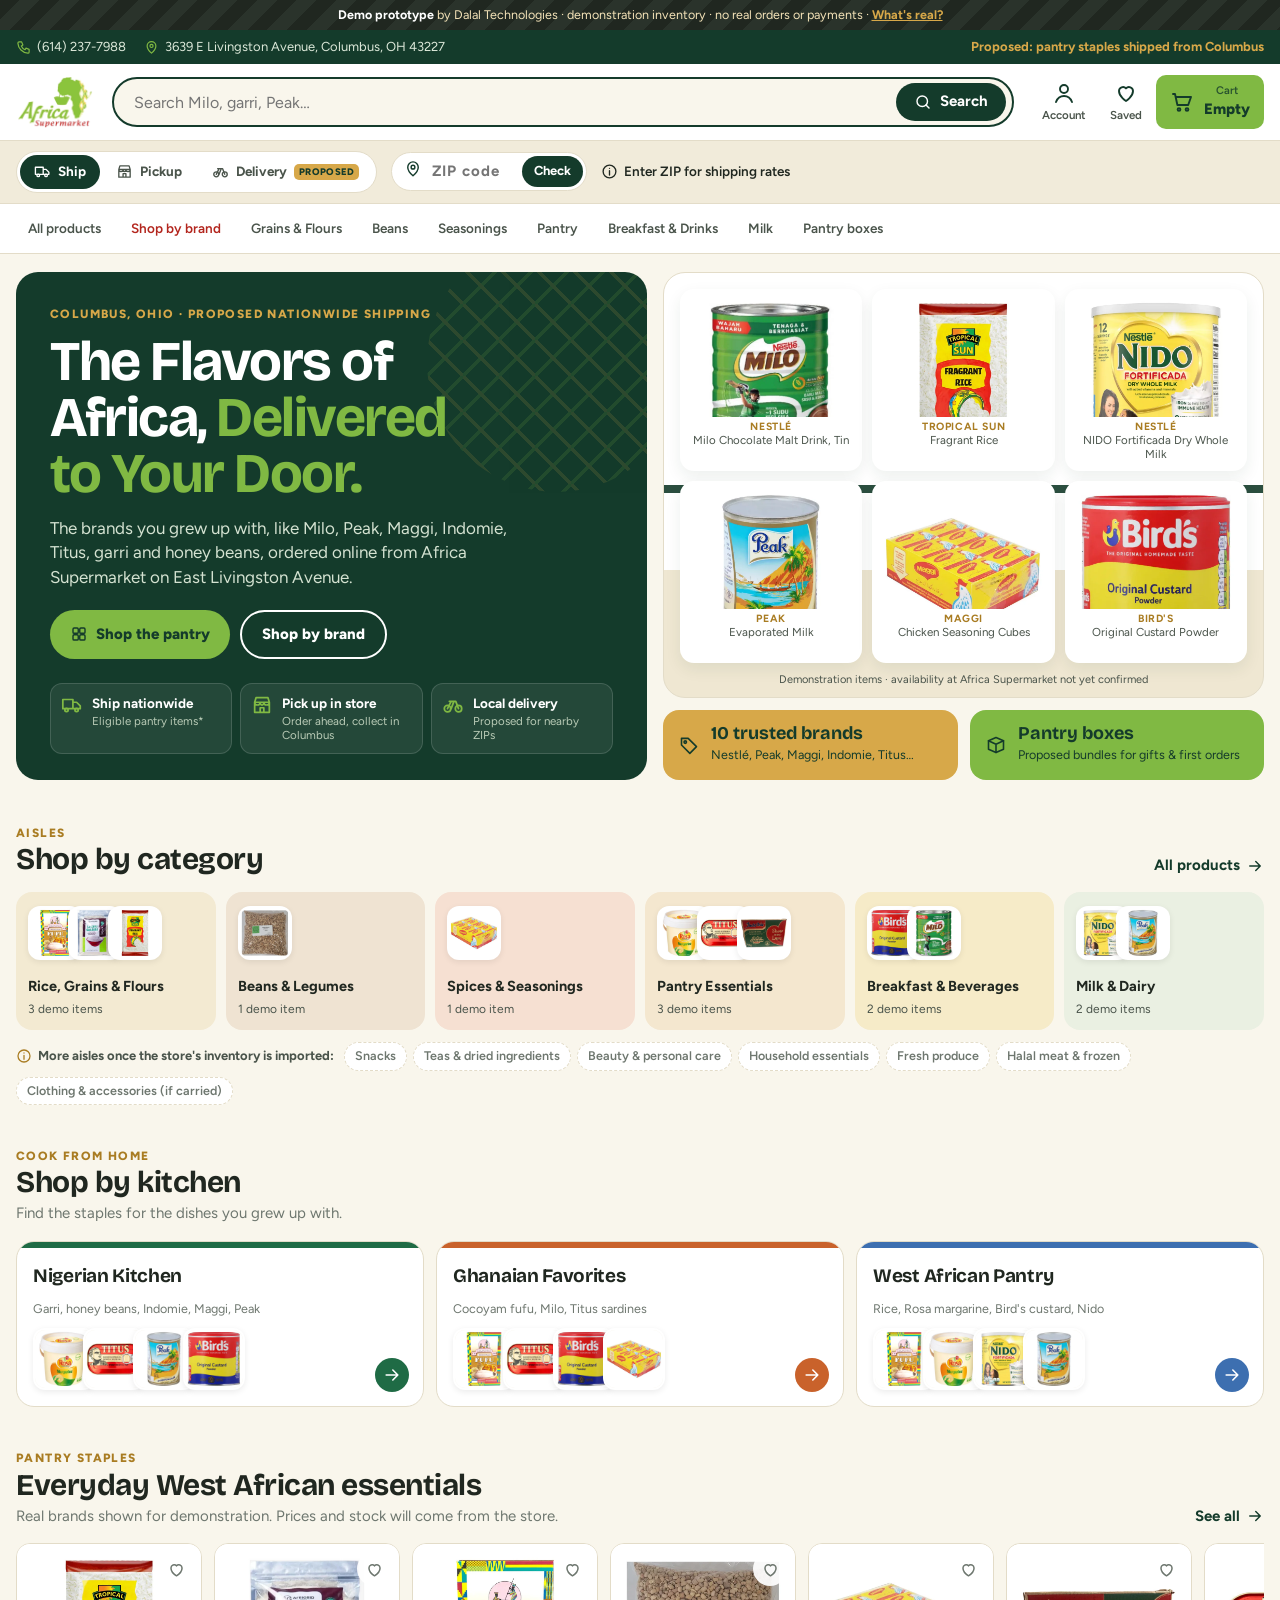
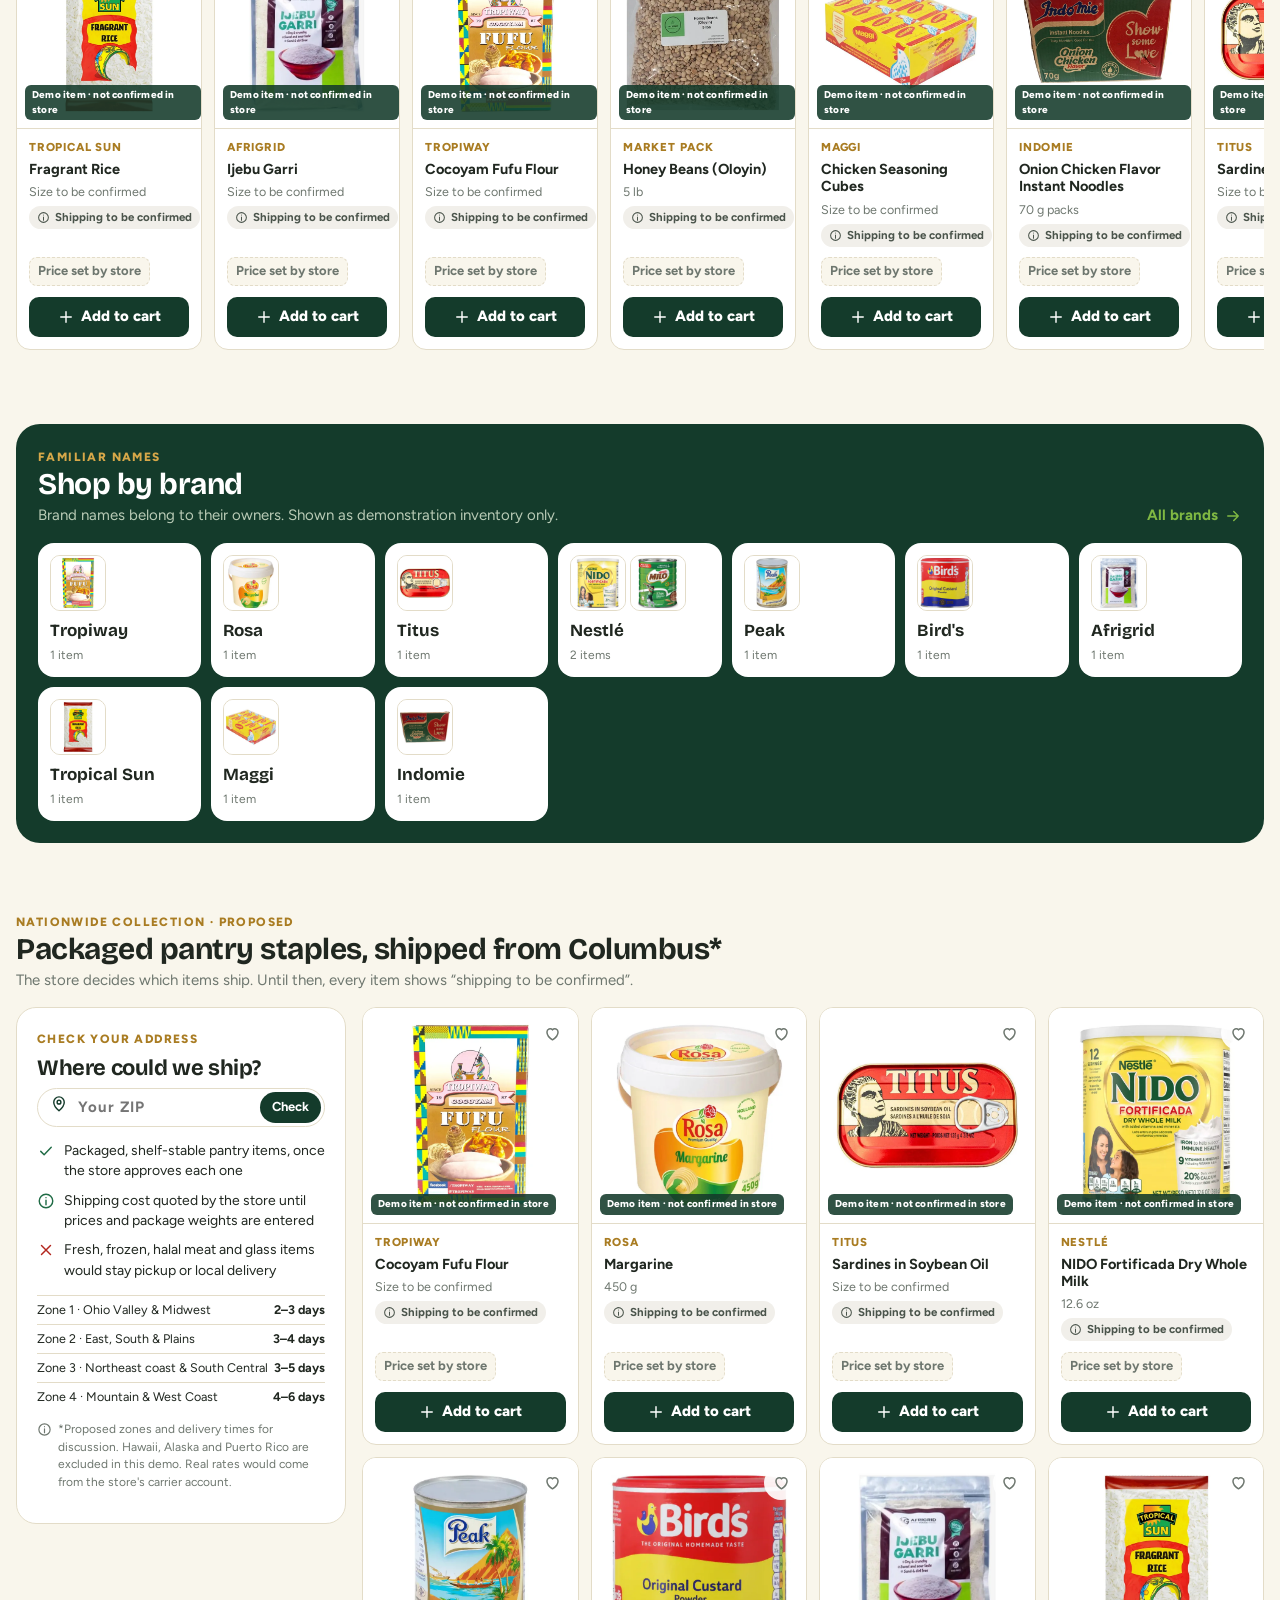
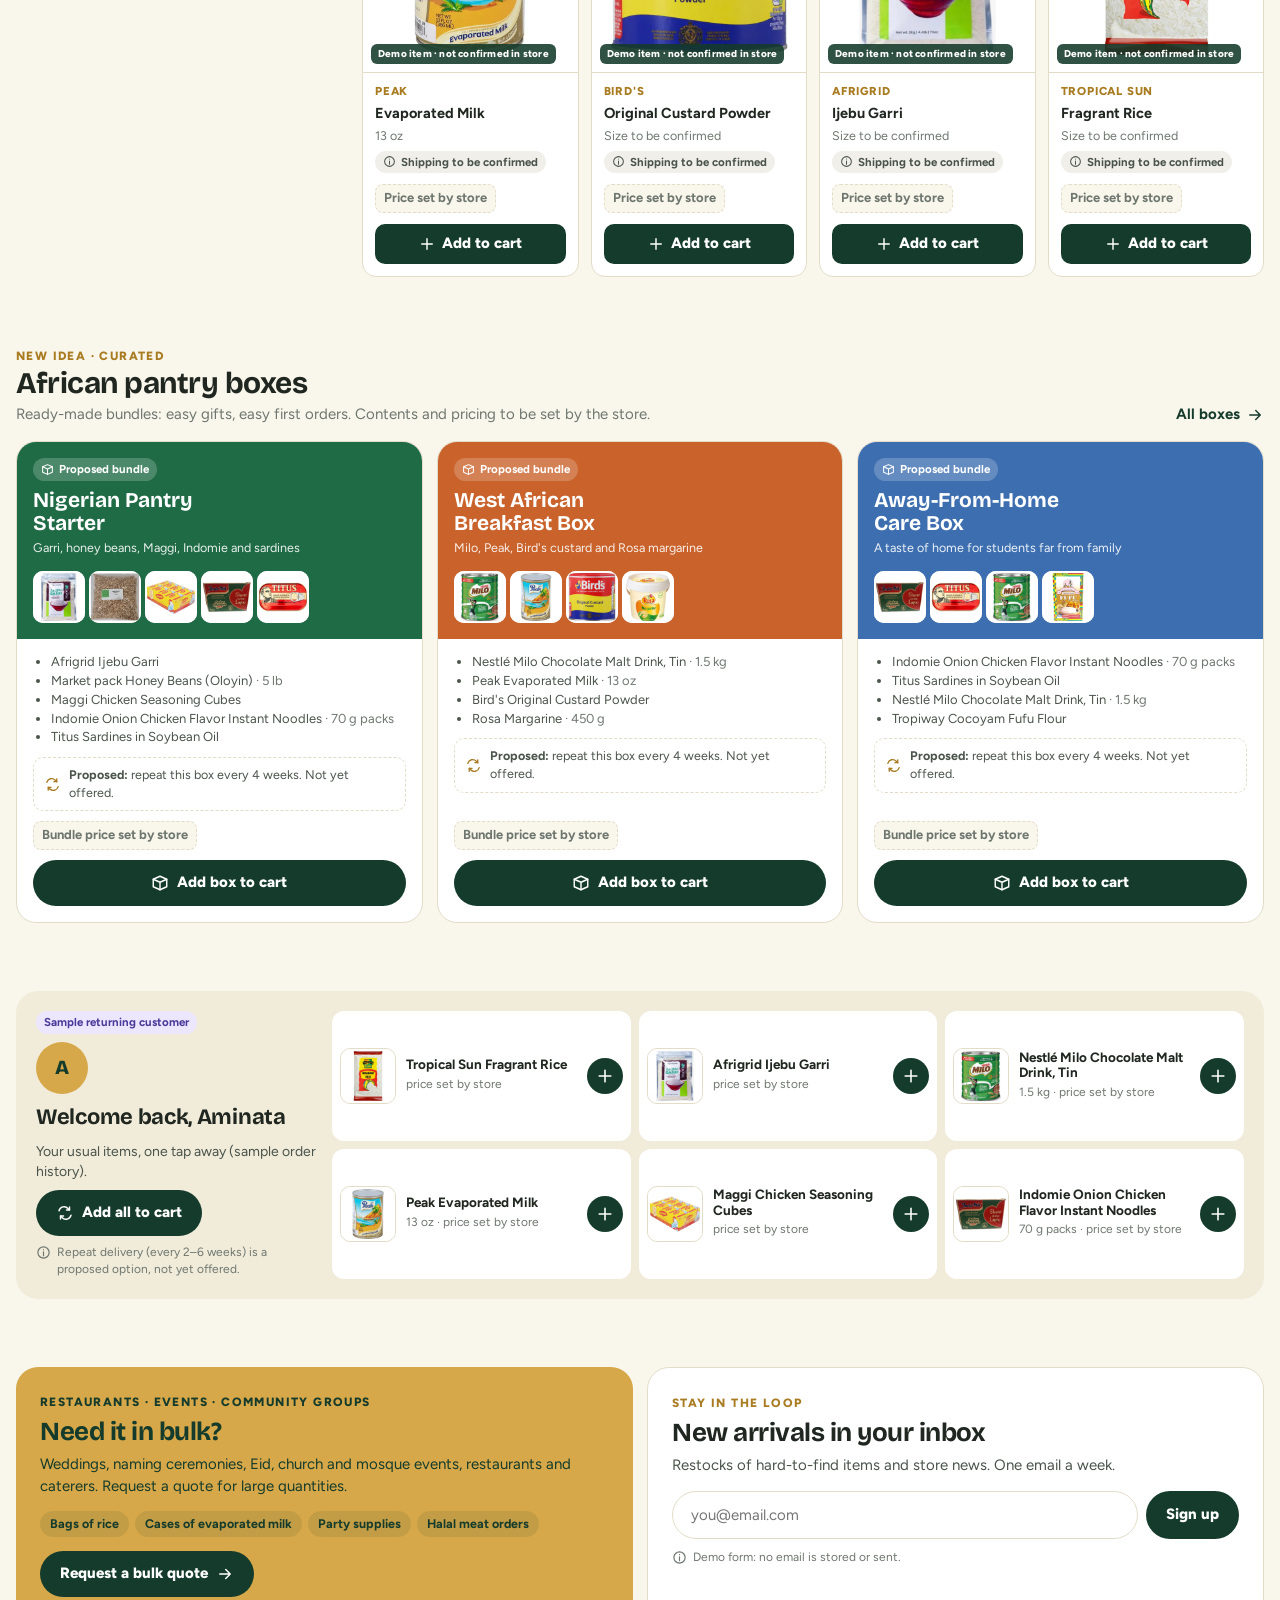
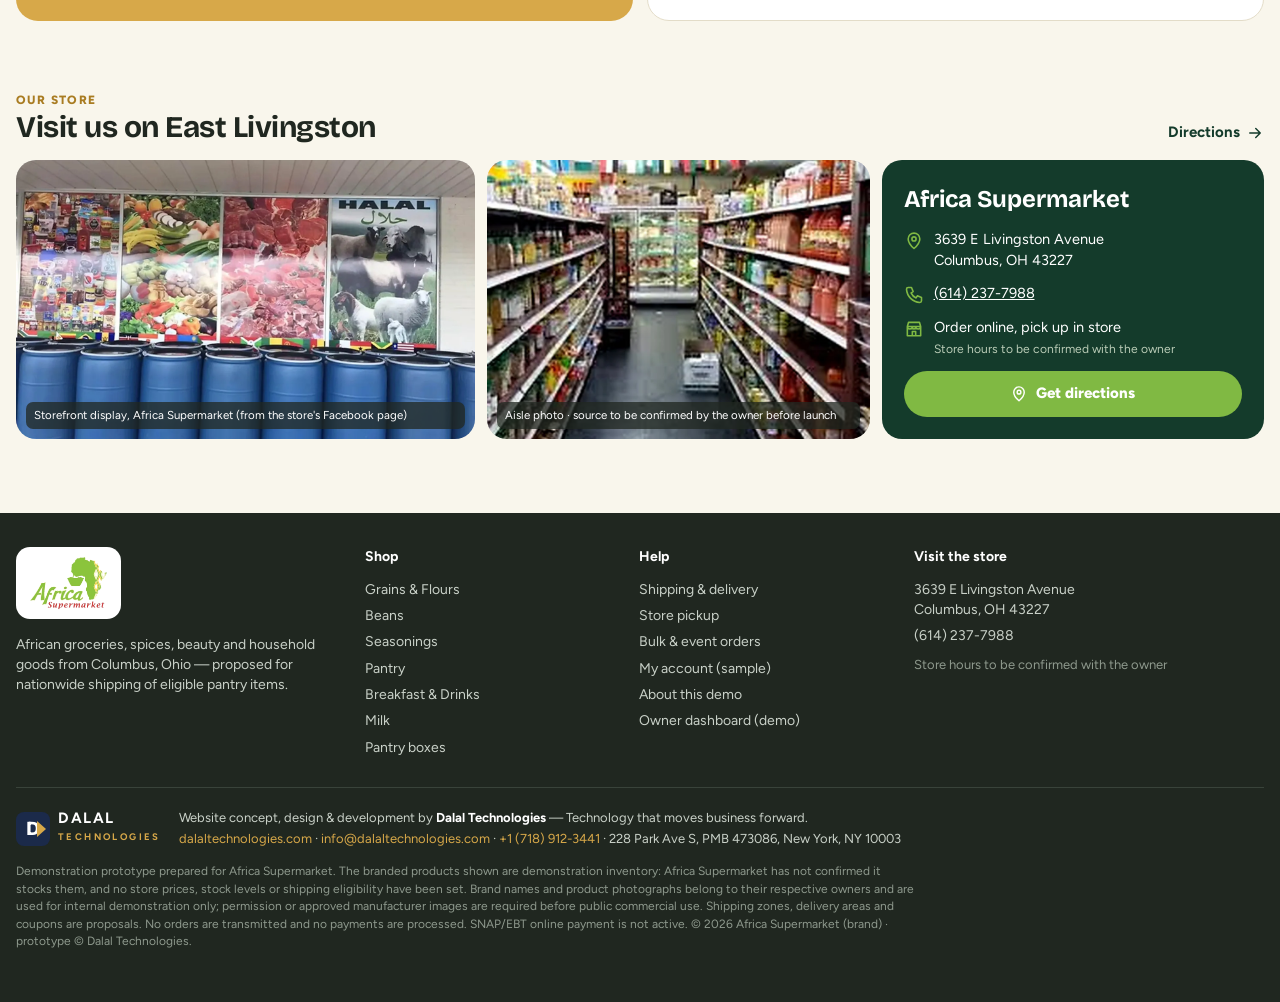
==== index.html @ fee28b7b "Africa Supermarket national e-commerce demo Storefront, owner dashboard and presenter view. Static s" ====
<!doctype html>
<html lang="en">
<head>
<meta charset="utf-8">
<meta name="viewport" content="width=device-width,initial-scale=1,viewport-fit=cover">
<title>Africa Supermarket — The Flavors of Africa, Delivered (Demo)</title>
<meta name="description" content="Demonstration storefront for Africa Supermarket, Columbus, Ohio. Prepared by Dalal Technologies. Sample products and prices.">
<meta name="robots" content="noindex,nofollow">
<meta name="theme-color" content="#143B2B">
<link rel="icon" type="image/png" href="img/favicon.png">
<link rel="preconnect" href="https://fonts.googleapis.com">
<link rel="preconnect" href="https://fonts.gstatic.com" crossorigin>
<link href="https://fonts.googleapis.com/css2?family=Bricolage+Grotesque:opsz,wght@12..96,600;12..96,800&family=Figtree:wght@400;500;600;700;800&display=swap" rel="stylesheet">
<link rel="stylesheet" href="css/store.css">
</head>
<body>
<div class="demo-ribbon" role="note"><b>Demo prototype</b><span class="rb-l"> by Dalal Technologies</span> · demonstration inventory<span class="rb-l"> · no real orders or payments</span> · <a href="#/about-demo">What's real?</a></div>

<div class="util"><div class="wrap">
  <a id="u-phone" href="tel:+16142377988"></a>
  <a class="hide-m" id="u-addr" target="_blank" rel="noopener"></a>
  <span class="grow"></span>
  <span class="promo hide-m">Proposed: pantry staples shipped from Columbus</span>
</div></div>

<header class="hdr"><div class="wrap">
  <a class="logo" href="#/" aria-label="Africa Supermarket home"><img src="img/logo.png" alt="Africa Supermarket" width="78" height="54"></a>
  <form class="search" id="search" role="search" autocomplete="off">
    <label class="sr" for="q">Search products</label>
    <input id="q" type="search" placeholder="Search Milo, garri, Peak…" aria-autocomplete="list" aria-controls="suggest">
    <button class="go" type="submit" aria-label="Search"><span>Search</span></button>
    <div class="suggest" id="suggest" role="listbox"></div>
  </form>
  <nav class="hbtns">
    <a class="hbtn hide-m" href="#/account"></a>
    <a class="hbtn hide-m" href="#/wishlist" id="h-wish"></a>
    <button class="hbtn cartbtn" id="h-cart" aria-label="Open cart"></button>
  </nav>
</div></header>

<div class="fbar"><div class="wrap">
  <div class="seg" id="modeSeg" role="group" aria-label="How do you want your order?"></div>
  <form class="zipf" id="zipForm"><label class="sr" for="zip">ZIP code</label><span id="zipIc"></span><input id="zip" inputmode="numeric" maxlength="5" placeholder="ZIP code"><button>Check</button></form>
  <div class="zipmsg" id="zipMsg" aria-live="polite"></div>
</div></div>

<nav class="crail" aria-label="Categories"><div class="wrap" id="crail"></div></nav>

<main id="view" tabindex="-1"></main>

<footer class="foot"><div class="wrap" id="foot"></div></footer>

<nav class="bnav" id="bnav" aria-label="Mobile"></nav>

<div class="scrim" id="scrim"></div>
<aside class="drawer" id="drawer" aria-label="Shopping cart" aria-hidden="true"></aside>
<div class="modal" id="modal" role="dialog" aria-modal="true"></div>
<div class="toast" id="toast" role="status"></div>
<button class="ptrig" id="ptrig" aria-hidden="true" tabindex="-1" title=""></button>

<script src="data/config.js"></script>
<script src="data/catalog.js"></script>
<script src="js/core.js"></script>
<script src="js/store.js"></script>
</body>
</html>
---- css/store.css ----
/* Africa Supermarket — storefront styles · Dalal Technologies demo */
:root{
  --forest:#143B2B; --forest-2:#1D4D38; --fresh:#80B943; --fresh-d:#5E8F2B; --ivory:#F9F6EC; --ivory-2:#F1EBDA;
  --gold:#D7A849; --gold-d:#A97C22; --ink:#202720; --ink-2:#4A544B; --ink-3:#6E776F; --line:#E3DCC8; --white:#fff;
  --red:#B3261E; --amber:#9A5B00; --amber-bg:#FFF1D6; --ok:#1F6B45; --ok-bg:#E3F2DA;
  --r:14px; --r-sm:10px; --sh:0 1px 2px rgba(20,59,43,.06),0 6px 18px rgba(20,59,43,.07);
  --font-d:"Bricolage Grotesque","Avenir Next","Segoe UI",system-ui,sans-serif;
  --font:"Figtree","Segoe UI",system-ui,-apple-system,sans-serif;
  --maxw:1280px;
}
*{box-sizing:border-box}
html{scroll-behavior:smooth;scroll-padding-top:150px;scroll-padding-bottom:90px}
body{margin:0;font-family:var(--font);color:var(--ink);background:var(--ivory);font-size:15px;line-height:1.45;-webkit-font-smoothing:antialiased}
img{max-width:100%;display:block}
a{color:inherit}
button{font:inherit;color:inherit;cursor:pointer;border:0;background:none}
input,select,textarea{font:inherit;color:inherit}
.ic{width:20px;height:20px;flex:none}
.wrap{max-width:var(--maxw);margin:0 auto;padding:0 16px}
.sr{position:absolute;width:1px;height:1px;overflow:hidden;clip:rect(0 0 0 0)}
:focus-visible{outline:3px solid var(--gold);outline-offset:2px;border-radius:6px}

/* ---------- demo ribbon ---------- */
.demo-ribbon{background:repeating-linear-gradient(135deg,#202720 0 14px,#2a332b 14px 28px);color:#F4E3B8;font-size:12.5px;text-align:center;padding:6px 12px}
.demo-ribbon b{color:#fff}
.demo-ribbon a{color:var(--gold);font-weight:700}
@media(max-width:600px){.demo-ribbon .rb-l{display:none}}

/* ---------- top utility bar ---------- */
.util{background:var(--forest);color:#DCE8D9;font-size:13px}
.util .wrap{display:flex;gap:18px;align-items:center;height:34px;overflow:hidden;white-space:nowrap}
.util a{text-decoration:none;display:inline-flex;gap:6px;align-items:center}
.util .ic{width:15px;height:15px;color:var(--fresh)}
.util .grow{flex:1}
.util .promo{color:var(--gold);font-weight:700}
@media(max-width:760px){.util .hide-m{display:none}}

/* ---------- header ---------- */
.hdr{background:#fff;border-bottom:1px solid var(--line);position:sticky;top:0;z-index:40}
.hdr .wrap{display:flex;align-items:center;gap:18px;height:76px}
.logo{display:flex;align-items:center;gap:10px;text-decoration:none;flex:none}
.logo img{height:54px;width:auto}
.search{flex:1;display:flex;align-items:center;background:var(--ivory);border:2px solid var(--forest);border-radius:999px;height:50px;padding:0 6px 0 18px;position:relative}
.search input{flex:1;border:0;background:none;outline:none;font-size:16px;min-width:0}
.search .go{background:var(--forest);color:#fff;border-radius:999px;height:38px;padding:0 18px;display:flex;gap:8px;align-items:center;font-weight:700}
.search .go .ic{width:18px;height:18px}
.suggest{position:absolute;left:0;right:0;top:54px;background:#fff;border:1px solid var(--line);border-radius:var(--r);box-shadow:var(--sh);padding:6px;display:none;z-index:60;max-height:70vh;overflow:auto}
.suggest.on{display:block}
.suggest a{display:flex;gap:10px;align-items:center;padding:6px 8px;border-radius:10px;text-decoration:none}
.suggest a:hover,.suggest a.sel{background:var(--ivory)}
.suggest .art{width:42px;height:42px;background:var(--ivory-2);border-radius:8px}
.suggest small{color:var(--ink-3);display:block}
.suggest .price{margin-left:auto;font-weight:800}
.hbtns{display:flex;gap:4px;align-items:center}
.hbtn{display:flex;flex-direction:column;align-items:center;gap:2px;font-size:11.5px;font-weight:600;padding:6px 10px;border-radius:10px;position:relative;text-decoration:none;color:var(--ink-2)}
.hbtn:hover{background:var(--ivory)}
.hbtn .ic{width:24px;height:24px;color:var(--forest)}
.cartbtn{background:var(--fresh);color:var(--forest);flex-direction:row;gap:10px;padding:8px 14px;font-size:14px}
.cartbtn:hover{background:#8fc650}
.cartbtn .ic{color:var(--forest)}
.cartbtn .amt{font-weight:800;font-size:15px}
.cartbtn small{display:block;font-weight:600;font-size:11px;opacity:.8}
.badge{position:absolute;top:0;right:4px;background:var(--red);color:#fff;font-size:11px;font-weight:800;min-width:18px;height:18px;border-radius:9px;display:grid;place-items:center;padding:0 5px}
.cartbtn .badge{top:-6px;right:-6px;border:2px solid #fff}
.menu-btn{display:none}
@media(max-width:900px){
  .hdr .wrap{flex-wrap:wrap;height:auto;padding-top:8px;padding-bottom:10px;gap:8px 10px}
  .logo img{height:42px}
  .search{order:3;flex-basis:100%;height:46px}
  .hbtns{margin-left:auto}
  .hbtn.hide-m{display:none}
  .cartbtn small,.cartbtn .lbl{display:none}
  .search .go span{display:none}
}

/* ---------- fulfillment bar ---------- */
.fbar{background:var(--ivory-2);border-bottom:1px solid var(--line)}
.fbar .wrap{display:flex;align-items:center;gap:14px;padding-top:10px;padding-bottom:10px;flex-wrap:wrap}
.seg{display:flex;background:#fff;border:1px solid var(--line);border-radius:999px;padding:3px;gap:2px}
.seg button{display:flex;align-items:center;gap:7px;padding:7px 14px;border-radius:999px;font-weight:700;font-size:13.5px;color:var(--ink-2);white-space:nowrap}
.seg button .ic{width:17px;height:17px}
.seg button[aria-pressed=true]{background:var(--forest);color:#fff}
.seg button .pill{font-size:9.5px;font-weight:800;background:var(--gold);color:var(--forest);padding:1px 5px;border-radius:5px;letter-spacing:.3px}
.zipf{display:flex;align-items:center;gap:8px;background:#fff;border:1px solid var(--line);border-radius:999px;padding:3px 3px 3px 12px}
.zipf .ic{color:var(--forest);width:18px;height:18px}
.zipf input{width:84px;border:0;outline:none;font-weight:700;letter-spacing:1px;background:none}
.zipf button{background:var(--forest);color:#fff;border-radius:999px;padding:6px 12px;font-weight:700;font-size:13px}
.zipmsg{display:flex;align-items:center;gap:6px;font-size:13.5px;font-weight:600}
.zipmsg.ok{color:var(--ok)} .zipmsg.bad{color:var(--red)} .zipmsg .ic{width:17px;height:17px}
.zipmsg small{display:block;font-weight:500;color:var(--ink-3)}
@media(max-width:760px){
  .fbar .wrap{gap:8px}
  .seg{width:100%}
  .seg button{flex:1;justify-content:center;padding:8px 6px;font-size:12.5px}
  .seg button .pill{display:none}
  .zipf{flex:none}
  .zipmsg{flex:1;min-width:0;font-size:12.5px}
}

/* ---------- category rail ---------- */
.crail{background:#fff;border-bottom:1px solid var(--line)}
.crail .wrap{display:flex;gap:6px;overflow-x:auto;scrollbar-width:none;padding-top:8px;padding-bottom:8px}
.crail .wrap::-webkit-scrollbar{display:none}
.crail a{flex:none;text-decoration:none;font-weight:600;font-size:13.5px;padding:7px 12px;border-radius:999px;color:var(--ink-2);white-space:nowrap}
.crail a:hover,.crail a.on{background:var(--ivory);color:var(--forest)}
.crail a.hot{color:var(--red)}

/* ---------- generic ---------- */
main{min-height:60vh}
.sec{padding:34px 0}
.sec-h{display:flex;align-items:end;justify-content:space-between;gap:12px;margin-bottom:16px}
.sec-h h2{font-family:var(--font-d);font-size:clamp(22px,3vw,30px);margin:0;letter-spacing:-.5px;line-height:1.1}
.sec-h p{margin:4px 0 0;color:var(--ink-3)}
.sec-h .more{font-weight:700;color:var(--forest);text-decoration:none;display:flex;gap:6px;align-items:center;white-space:nowrap}
.sec-h .more .ic{width:18px;height:18px}
.eyebrow{font-size:12px;letter-spacing:1.4px;text-transform:uppercase;font-weight:800;color:var(--gold-d)}
.btn{display:inline-flex;align-items:center;justify-content:center;gap:8px;font-weight:800;border-radius:999px;padding:12px 20px;text-decoration:none;font-size:15px;transition:transform .1s}
.btn:active{transform:scale(.98)}
.btn .ic{width:18px;height:18px}
.btn-p{background:var(--fresh);color:var(--forest)}
.btn-p:hover{background:#8fc650}
.btn-d{background:var(--forest);color:#fff}
.btn-d:hover{background:var(--forest-2)}
.btn-o{border:2px solid currentColor}
.btn-g{background:var(--gold);color:var(--forest)}
.btn[disabled]{opacity:.45;cursor:not-allowed}
.chip{display:inline-flex;align-items:center;gap:5px;font-size:11.5px;font-weight:700;padding:3px 8px;border-radius:999px;white-space:nowrap}
.chip .ic{width:13px;height:13px}
.chip-ship{background:var(--ok-bg);color:var(--ok)}
.chip-local{background:var(--amber-bg);color:var(--amber)}
.chip-demo{background:#ECE7FF;color:#4B3A99}
.note-demo{font-size:12px;color:var(--ink-3);display:flex;gap:6px;align-items:flex-start}
.note-demo .ic{width:15px;height:15px;flex:none;margin-top:1px}

/* ---------- hero ---------- */
.hero{padding:18px 0 8px}
.hero-grid{display:grid;grid-template-columns:1.05fr 1fr;gap:16px}
.hero-main{background:var(--forest);color:#fff;border-radius:22px;padding:34px 34px 26px;position:relative;overflow:hidden;display:flex;flex-direction:column}
.hero-main::after{content:"";position:absolute;right:-40px;top:-40px;width:260px;height:260px;opacity:.13;
  background:
    linear-gradient(45deg,transparent 46%,var(--gold) 46% 54%,transparent 54%) 0 0/36px 36px,
    linear-gradient(-45deg,transparent 46%,var(--fresh) 46% 54%,transparent 54%) 0 0/36px 36px;border-radius:50%}
.hero-main .eyebrow{color:var(--gold)}
.hero-main h1{font-family:var(--font-d);font-size:clamp(32px,4.6vw,56px);line-height:1;letter-spacing:-1.5px;margin:10px 0 14px;max-width:13ch}
.hero-main h1 em{font-style:normal;color:var(--fresh)}
.hero-main p.lead{font-size:17px;color:#D4E2D1;max-width:44ch;margin:0 0 20px}
.hero-ctas{display:flex;gap:10px;flex-wrap:wrap}
.hero-ctas .btn-o{color:#fff}
.hero-modes{display:grid;grid-template-columns:repeat(3,1fr);gap:8px;margin-top:auto;padding-top:24px}
.hero-modes button{background:rgba(255,255,255,.07);border:1px solid rgba(255,255,255,.14);border-radius:12px;padding:10px;text-align:left;color:#fff;display:flex;gap:9px;align-items:flex-start}
.hero-modes button:hover{background:rgba(255,255,255,.13)}
.hero-modes .ic{color:var(--fresh);width:22px;height:22px}
.hero-modes b{display:block;font-size:13.5px}
.hero-modes small{color:#B9CBB6;font-size:11.5px;line-height:1.25;display:block}
.hero-side{display:grid;grid-template-rows:1fr auto;gap:12px}
.hero-photo{border-radius:22px;overflow:hidden;position:relative;min-height:280px;background:#e9dcc0}
.hero-photo img{width:100%;height:100%;object-fit:cover;position:absolute;inset:0}
.hero-photo .cap{position:absolute;left:10px;bottom:10px;background:rgba(32,39,32,.72);color:#fff;font-size:11px;padding:4px 8px;border-radius:6px}
.hero-photo .floaty{position:absolute;right:12px;top:12px;width:min(250px,60%);display:flex;flex-direction:column;gap:8px}
.mini{display:flex;gap:10px;align-items:center;background:rgba(255,255,255,.96);border-radius:14px;padding:8px 10px 8px 8px;box-shadow:0 8px 24px rgba(0,0,0,.15)}
.mini .art{width:46px;height:46px;background:var(--ivory);border-radius:10px;flex:none}
.mini b{font-size:13px;display:block;line-height:1.15}
.mini small{font-size:12px;color:var(--ink-3)}
.mini .add{margin-left:auto;width:34px;height:34px;border-radius:50%;background:var(--forest);color:#fff;display:grid;place-items:center;flex:none}
.mini .add .ic{width:18px;height:18px}
.hero-strip{display:grid;grid-template-columns:1fr 1fr;gap:12px}
.offer{border-radius:16px;padding:14px 16px;display:flex;gap:12px;align-items:center;text-decoration:none}
.offer b{font-family:var(--font-d);font-size:18px;line-height:1.1;display:block}
.offer small{font-size:12.5px}
.offer .big{font-family:var(--font-d);font-weight:800;font-size:30px;line-height:1}
.offer-gold{background:var(--gold);color:var(--forest)}
.offer-fresh{background:var(--fresh);color:var(--forest)}
@media(max-width:900px){
  .hero-grid{grid-template-columns:1fr}
  .hero-main{padding:24px 20px 18px;border-radius:18px}
  .hero-modes{grid-template-columns:1fr;gap:6px}
  .hero-photo{min-height:230px;border-radius:18px}
  .hero-photo .floaty{width:58%}
  .mini:nth-child(3){display:none}
}
@media(max-width:480px){.hero-strip{grid-template-columns:1fr}.offer .big{font-size:24px}}

/* ---------- category tiles ---------- */
.cats{display:grid;grid-template-columns:repeat(auto-fill,minmax(150px,1fr));gap:10px}
.cat{border-radius:16px;padding:14px 12px 12px;text-decoration:none;display:flex;flex-direction:column;gap:6px;position:relative;min-height:138px;transition:transform .15s}
.cat:hover{transform:translateY(-2px)}
.cat .catart{width:58px;height:58px}
.cat b{font-size:14.5px;line-height:1.15;margin-top:auto}
.cat small{font-size:12px;color:var(--ink-2)}
.cat .tag{position:absolute;top:10px;right:10px;font-size:10px;font-weight:800;background:#fff;padding:2px 6px;border-radius:6px;color:var(--amber)}
@media(max-width:560px){.cats{grid-template-columns:repeat(3,1fr);gap:8px}.cat{min-height:118px;padding:10px 9px}.cat .catart{width:44px;height:44px}.cat b{font-size:12.5px}.cat small{display:none}}

/* ---------- regions ---------- */
.regions{display:grid;grid-template-columns:repeat(4,1fr);gap:12px}
.region{border-radius:18px;background:#fff;border:1px solid var(--line);padding:16px;text-decoration:none;display:flex;flex-direction:column;gap:10px;position:relative;overflow:hidden}
.region::before{content:"";position:absolute;inset:0 0 auto 0;height:6px;background:var(--hue)}
.region h3{font-family:var(--font-d);margin:4px 0 0;font-size:19px;letter-spacing:-.3px}
.region small{color:var(--ink-3);font-size:12.5px}
.region .stack{display:flex;margin-top:auto}
.region .stack .art{width:58px;height:58px;background:var(--ivory);border-radius:12px;border:2px solid #fff;margin-right:-12px}
.region .go{position:absolute;right:14px;bottom:14px;width:34px;height:34px;border-radius:50%;background:var(--hue);color:#fff;display:grid;place-items:center}
@media(max-width:900px){.regions{grid-template-columns:1fr 1fr}}
@media(max-width:480px){.regions{display:flex;overflow-x:auto;scroll-snap-type:x mandatory;margin:0 -16px;padding:0 16px 4px}.region{flex:0 0 78%;scroll-snap-align:start}}

/* ---------- product cards ---------- */
.rail{display:grid;grid-auto-flow:column;grid-auto-columns:minmax(186px,1fr);gap:12px;overflow-x:auto;scroll-snap-type:x mandatory;padding-bottom:6px;scrollbar-width:thin}
.rail>*{scroll-snap-align:start}
.pgrid{display:grid;grid-template-columns:repeat(auto-fill,minmax(186px,1fr));gap:12px}
@media(max-width:560px){.pgrid{grid-template-columns:1fr 1fr;gap:8px}.rail{grid-auto-columns:46%;margin:0 -16px;padding:0 16px 6px}}
.card{background:#fff;border:1px solid var(--line);border-radius:var(--r);display:flex;flex-direction:column;overflow:hidden;position:relative;transition:box-shadow .15s}
.card:hover{box-shadow:var(--sh)}
.card .media{position:relative;aspect-ratio:1/0.86;display:grid;place-items:center;text-decoration:none}
.card .media .art{width:78%;height:92%}
.card .badges{position:absolute;left:8px;top:8px;display:flex;flex-direction:column;gap:4px;align-items:flex-start}
.bdg{font-size:10.5px;font-weight:800;letter-spacing:.3px;padding:3px 7px;border-radius:6px;text-transform:uppercase}
.bdg-best{background:var(--forest);color:#fff}
.bdg-special{background:var(--red);color:#fff}
.bdg-new{background:var(--gold);color:var(--forest)}
.wishbtn{position:absolute;right:8px;top:8px;width:34px;height:34px;border-radius:50%;background:rgba(255,255,255,.92);display:grid;place-items:center;color:var(--ink-3)}
.wishbtn .ic{width:19px;height:19px}
.wishbtn.on{color:var(--red)}
.wishbtn.on .ic{fill:var(--red)}
.card .body{padding:10px 12px 12px;display:flex;flex-direction:column;gap:5px;flex:1}
.card .t{font-weight:700;font-size:14.5px;line-height:1.2;text-decoration:none}
.card .s{font-size:12.5px;color:var(--ink-3)}
.card .prow{display:flex;align-items:baseline;gap:6px;margin-top:auto;padding-top:4px}
.price{font-weight:800;font-size:18px;font-family:var(--font-d)}
.was{color:var(--ink-3);text-decoration:line-through;font-size:13px}
.card .actions{margin-top:6px}
.addbtn{width:100%;height:40px;border-radius:10px;background:var(--forest);color:#fff;font-weight:800;display:flex;gap:6px;align-items:center;justify-content:center}
.addbtn:hover{background:var(--forest-2)}
.addbtn .ic{width:18px;height:18px}
.addbtn.warn{background:#fff;color:var(--amber);border:1.5px solid #E8C98A;font-size:12.5px}
.stepper{display:flex;align-items:center;justify-content:space-between;height:40px;border-radius:10px;background:var(--fresh);color:var(--forest);font-weight:800}
.stepper button{width:42px;height:40px;display:grid;place-items:center}
.stepper .ic{width:18px;height:18px}
.stars{color:var(--gold-d);font-size:12px;font-weight:700;display:flex;align-items:center;gap:3px}
.stars .ic{width:13px;height:13px;fill:var(--gold)}
.demo-price{font-size:10px;font-weight:700;color:#4B3A99;background:#ECE7FF;border-radius:4px;padding:1px 4px;margin-left:auto;align-self:center}

/* ---------- specials band ---------- */
.specials{background:var(--forest);border-radius:24px;padding:22px;color:#fff;position:relative;overflow:hidden}
.specials .sec-h h2{color:#fff}
.specials .sec-h p{color:#B9CBB6}
.specials .sec-h .more{color:var(--fresh)}
.countdown{display:flex;gap:6px}
.countdown span{background:rgba(255,255,255,.1);border-radius:8px;padding:6px 8px;text-align:center;min-width:46px;font-family:var(--font-d);font-weight:800;font-size:18px;line-height:1}
.countdown small{display:block;font-size:10px;font-weight:600;color:#B9CBB6;font-family:var(--font);margin-top:3px}
.specials .card{color:var(--ink)}

/* ---------- shipping collection ---------- */
.shipzone{display:grid;grid-template-columns:330px 1fr;gap:16px;align-items:start}
.shipcard{background:#fff;border:1px solid var(--line);border-radius:20px;padding:20px;position:sticky;top:96px}
.shipcard h3{font-family:var(--font-d);font-size:22px;margin:6px 0 8px;letter-spacing:-.4px;line-height:1.1}
.shipcard ul{list-style:none;padding:0;margin:14px 0;display:grid;gap:9px;font-size:14px}
.shipcard li{display:flex;gap:9px;align-items:flex-start}
.shipcard li .ic{width:18px;height:18px;color:var(--ok);margin-top:1px}
.shipcard li.no .ic{color:var(--red)}
.zonetable{width:100%;border-collapse:collapse;font-size:12.5px;margin-top:8px}
.zonetable td{padding:5px 0;border-top:1px solid var(--line)}
.zonetable td:last-child{text-align:right;font-weight:700}
.usmap{width:100%;height:auto;margin:6px 0}
@media(max-width:900px){.shipzone{grid-template-columns:1fr}.shipcard{position:static}}

/* ---------- boxes ---------- */
.boxes{display:grid;grid-template-columns:repeat(3,1fr);gap:14px}
.boxc{background:#fff;border-radius:20px;border:1px solid var(--line);overflow:hidden;display:flex;flex-direction:column}
.boxc .top{background:var(--hue);padding:16px;color:#fff;position:relative;min-height:150px}
.boxc .top h3{font-family:var(--font-d);margin:6px 0 2px;font-size:21px;line-height:1.1;max-width:15ch}
.boxc .top small{opacity:.9;font-size:12.5px}
.boxc .crate{display:flex;flex-wrap:wrap;gap:4px;margin-top:12px}
.boxc .crate .art{width:44px;height:44px;background:rgba(255,255,255,.85);border-radius:9px}
.boxc .bd{padding:14px 16px 16px;display:flex;flex-direction:column;gap:10px;flex:1}
.boxc ul{margin:0;padding-left:18px;font-size:13px;color:var(--ink-2)}
.boxc .prow{display:flex;align-items:baseline;gap:8px;margin-top:auto}
.save{font-size:12px;font-weight:800;color:var(--ok);background:var(--ok-bg);padding:2px 7px;border-radius:6px}
.subrow{display:flex;gap:8px;align-items:center;font-size:12.5px;padding:8px 10px;border:1.5px dashed var(--line);border-radius:10px;color:var(--ink-2)}
.subrow .ic{width:17px;height:17px;color:var(--gold-d)}
@media(max-width:900px){.boxes{grid-template-columns:1fr}}

/* ---------- reorder ---------- */
.reorder{display:grid;grid-template-columns:280px 1fr;gap:16px;background:var(--ivory-2);border-radius:22px;padding:20px}
.reorder .who{display:flex;flex-direction:column;gap:8px}
.reorder .avatar{width:52px;height:52px;border-radius:50%;background:var(--gold);display:grid;place-items:center;font-family:var(--font-d);font-weight:800;font-size:20px;color:var(--forest)}
.reorder h3{font-family:var(--font-d);margin:0;font-size:22px;letter-spacing:-.3px}
.relist{display:grid;grid-template-columns:repeat(auto-fill,minmax(230px,1fr));gap:8px}
.reitem{display:flex;gap:10px;align-items:center;background:#fff;border-radius:12px;padding:8px}
.reitem .art{width:50px;height:50px;background:var(--ivory);border-radius:9px;flex:none}
.reitem b{font-size:13.5px;display:block;line-height:1.15}
.reitem small{font-size:12px;color:var(--ink-3)}
.reitem button{margin-left:auto;flex:none;width:36px;height:36px;border-radius:50%;background:var(--forest);color:#fff;display:grid;place-items:center}
.reitem button.done{background:var(--fresh);color:var(--forest)}
@media(max-width:800px){.reorder{grid-template-columns:1fr;padding:16px}}

/* ---------- bulk / newsletter / store ---------- */
.duo{display:grid;grid-template-columns:1fr 1fr;gap:14px}
.panel{border-radius:22px;padding:24px;position:relative;overflow:hidden}
.panel h3{font-family:var(--font-d);font-size:26px;margin:6px 0 8px;letter-spacing:-.5px;line-height:1.05}
.panel p{margin:0 0 14px}
.panel-gold{background:var(--gold);color:var(--forest)}
.panel-white{background:#fff;border:1px solid var(--line)}
.inline-form{display:flex;gap:8px;flex-wrap:wrap}
.inline-form input{flex:1;min-width:180px;height:48px;border-radius:999px;border:1.5px solid var(--line);padding:0 18px;background:#fff}
.uses{display:flex;flex-wrap:wrap;gap:6px;margin-bottom:14px}
.uses span{background:rgba(20,59,43,.1);padding:4px 10px;border-radius:999px;font-size:12.5px;font-weight:700}
@media(max-width:800px){.duo{grid-template-columns:1fr}}
.store{display:grid;grid-template-columns:1.2fr 1fr 1fr;gap:12px}
.store figure{margin:0;border-radius:20px;overflow:hidden;position:relative;min-height:240px;background:#ddd}
.store figure img{position:absolute;inset:0;width:100%;height:100%;object-fit:cover}
.store figcaption{position:absolute;left:10px;bottom:10px;right:10px;background:rgba(32,39,32,.75);color:#fff;font-size:11.5px;padding:5px 8px;border-radius:7px}
.storeinfo{background:var(--forest);color:#fff;border-radius:20px;padding:22px;display:flex;flex-direction:column;gap:12px}
.storeinfo h3{font-family:var(--font-d);margin:0;font-size:24px}
.storeinfo .row{display:flex;gap:10px;align-items:flex-start;font-size:14.5px}
.storeinfo .row .ic{color:var(--fresh);margin-top:2px}
.storeinfo a{color:#fff}
@media(max-width:900px){.store{grid-template-columns:1fr 1fr}.storeinfo{grid-column:1/-1}}
@media(max-width:520px){.store{grid-template-columns:1fr}.store figure{min-height:210px}}

/* ---------- footer ---------- */
.foot{background:var(--ink);color:#C9D1C8;margin-top:40px;padding:34px 0 40px;font-size:14px}
@media(max-width:900px){.foot{padding-bottom:110px}}
.foot .cols{display:grid;grid-template-columns:1.3fr 1fr 1fr 1.4fr;gap:24px}
.foot h4{color:#fff;margin:0 0 10px;font-size:14px}
.foot a{color:#C9D1C8;text-decoration:none;display:block;padding:3px 0}
.foot a:hover{color:#fff}
.foot .flogo{background:#fff;border-radius:14px;padding:8px 12px;display:inline-block;margin-bottom:10px}
.foot .flogo img{height:56px}
.credit{border-top:1px solid #39433a;margin-top:26px;padding-top:20px;display:flex;gap:18px;align-items:center;flex-wrap:wrap}
.dalal{display:flex;gap:12px;align-items:center}
.dalal-mark{display:flex;align-items:center;gap:8px;text-decoration:none}
.dalal-mark img{height:40px;width:auto;background:transparent}
.dalal-wm{display:flex;align-items:center;gap:8px}
.dalal-wm .d{width:34px;height:34px;border-radius:8px;background:#1B2A4A;color:#fff;display:grid;place-items:center;font-weight:900;font-family:var(--font-d);font-size:20px;position:relative;overflow:hidden}
.dalal-wm .d::after{content:"";position:absolute;right:4px;top:9px;border-left:9px solid var(--gold);border-top:8px solid transparent;border-bottom:8px solid transparent}
.dalal-wm b{color:#fff;letter-spacing:1.5px;font-size:15px;display:block;line-height:1}
.dalal-wm i{font-style:normal;color:var(--gold);letter-spacing:2.4px;font-size:9.5px;font-weight:700}
.credit .contact{font-size:13px;line-height:1.6}
.credit .contact a{display:inline;color:var(--gold)}
.disclaim{font-size:12px;color:#8E998D;margin-top:14px;max-width:900px}
@media(max-width:900px){.foot .cols{grid-template-columns:1fr 1fr}}
@media(max-width:520px){.foot .cols{grid-template-columns:1fr}}

/* ---------- mobile bottom nav ---------- */
.bnav{display:none}
@media(max-width:900px){
  .bnav{display:grid;grid-template-columns:repeat(5,1fr);position:fixed;left:0;right:0;bottom:0;z-index:45;background:#fff;border-top:1px solid var(--line);padding:6px 4px calc(6px + env(safe-area-inset-bottom))}
  .bnav a,.bnav button{display:flex;flex-direction:column;align-items:center;gap:2px;font-size:11px;font-weight:700;color:var(--ink-3);text-decoration:none;position:relative;padding:4px 0}
  .bnav .ic{width:23px;height:23px}
  .bnav .on{color:var(--forest)}
  .bnav .badge{top:-2px;right:calc(50% - 22px)}
  .bnav .cartb{color:var(--forest)}
  .bnav .cartb .bub{background:var(--fresh);width:44px;height:30px;border-radius:999px;display:grid;place-items:center}
}

/* ---------- drawer & modal ---------- */
.scrim{position:fixed;inset:0;background:rgba(20,30,22,.45);z-index:80;opacity:0;pointer-events:none;transition:opacity .2s}
.scrim.on{opacity:1;pointer-events:auto}
.drawer{position:fixed;top:0;right:0;bottom:0;width:min(440px,100%);background:var(--ivory);z-index:90;transform:translateX(100%);transition:transform .25s ease;display:flex;flex-direction:column}
.drawer.on{transform:none}
.drawer .dh{display:flex;align-items:center;gap:10px;padding:14px 16px;background:#fff;border-bottom:1px solid var(--line)}
.drawer .dh h2{font-family:var(--font-d);margin:0;font-size:22px}
.drawer .x{margin-left:auto;width:38px;height:38px;border-radius:50%;display:grid;place-items:center;background:var(--ivory)}
.drawer .db{flex:1;overflow:auto;padding:12px 16px}
.drawer .df{background:#fff;border-top:1px solid var(--line);padding:14px 16px calc(14px + env(safe-area-inset-bottom))}
.line{display:flex;gap:10px;background:#fff;border-radius:12px;padding:10px;margin-bottom:8px;border:1px solid var(--line)}
.line.blocked{border-color:#E8C98A;background:#FFFBF2}
.line .art{width:62px;height:62px;background:var(--ivory);border-radius:10px;flex:none}
.line .boxart{width:62px;height:62px;border-radius:10px;flex:none;display:grid;place-items:center;color:#fff}
.line .info{flex:1;min-width:0}
.line .info b{display:block;font-size:14px;line-height:1.2}
.line .info small{color:var(--ink-3);font-size:12px}
.line .warnmsg{font-size:12px;color:var(--amber);font-weight:700;display:flex;gap:5px;margin-top:4px}
.line .warnmsg .ic{width:14px;height:14px}
.line .r{display:flex;flex-direction:column;align-items:flex-end;justify-content:space-between;gap:6px}
.qty{display:flex;align-items:center;border:1.5px solid var(--line);border-radius:999px;height:32px}
.qty button{width:30px;height:30px;display:grid;place-items:center}
.qty .ic{width:15px;height:15px}
.qty span{min-width:22px;text-align:center;font-weight:800;font-size:14px}
.sumrow{display:flex;justify-content:space-between;font-size:14px;padding:3px 0}
.sumrow.tot{font-weight:800;font-size:18px;border-top:1px solid var(--line);margin-top:6px;padding-top:8px}
.sumrow .muted{color:var(--ink-3)}
.banner{border-radius:12px;padding:10px 12px;font-size:13px;display:flex;gap:8px;align-items:flex-start;margin-bottom:10px}
.banner .ic{width:18px;height:18px;flex:none;margin-top:1px}
.banner-warn{background:var(--amber-bg);color:#6B3F00}
.banner-ok{background:var(--ok-bg);color:var(--ok)}
.banner-info{background:#E8EEF6;color:#24456F}
.progress{height:8px;background:var(--ivory-2);border-radius:99px;overflow:hidden;margin:6px 0 2px}
.progress i{display:block;height:100%;background:var(--fresh);border-radius:99px}
.empty{text-align:center;padding:40px 20px;color:var(--ink-3)}
.empty .ic{width:46px;height:46px;color:var(--line)}
.modal{position:fixed;left:50%;top:50%;transform:translate(-50%,-46%);width:min(560px,94vw);max-height:90vh;overflow:auto;background:#fff;border-radius:20px;z-index:95;opacity:0;pointer-events:none;transition:all .2s;padding:22px}
.modal.on{opacity:1;pointer-events:auto;transform:translate(-50%,-50%)}
.modal h3{font-family:var(--font-d);margin:0 0 6px;font-size:24px}
.toast{position:fixed;left:50%;bottom:24px;transform:translate(-50%,30px);background:var(--ink);color:#fff;padding:10px 16px;border-radius:12px;font-weight:600;font-size:14px;z-index:100;opacity:0;transition:all .2s;display:flex;gap:10px;align-items:center;max-width:92vw}
.toast.on{opacity:1;transform:translate(-50%,0)}
.toast .ic{color:var(--fresh)}
.toast a{color:var(--gold);font-weight:800}
@media(max-width:900px){.toast{bottom:84px}}

/* ---------- shop page ---------- */
.shop{display:grid;grid-template-columns:240px 1fr;gap:22px;padding-top:20px}
.filters{position:sticky;top:96px;align-self:start;display:flex;flex-direction:column;gap:18px}
.filters h4{margin:0 0 8px;font-size:13px;text-transform:uppercase;letter-spacing:1px;color:var(--ink-3)}
.filters a,.filters label{display:flex;gap:8px;align-items:center;padding:5px 8px;border-radius:8px;text-decoration:none;font-size:14px;cursor:pointer}
.filters a.on{background:var(--forest);color:#fff;font-weight:700}
.filters a:hover:not(.on){background:#fff}
.filters a .n{margin-left:auto;font-size:12px;color:var(--ink-3)}
.filters a.on .n{color:#B9CBB6}
.filters input[type=checkbox]{width:18px;height:18px;accent-color:var(--forest)}
.toolbar{display:flex;gap:10px;align-items:center;margin-bottom:14px;flex-wrap:wrap}
.toolbar h1{font-family:var(--font-d);font-size:28px;margin:0;letter-spacing:-.6px;flex:1}
.toolbar select{height:40px;border-radius:10px;border:1px solid var(--line);padding:0 10px;background:#fff}
.fchips{display:flex;gap:6px;flex-wrap:wrap;margin-bottom:12px}
.fchip{display:inline-flex;gap:6px;align-items:center;background:#fff;border:1px solid var(--line);border-radius:999px;padding:5px 10px;font-size:13px;font-weight:600}
.fchip .ic{width:14px;height:14px}
.filter-toggle{display:none}
@media(max-width:900px){
  .shop{grid-template-columns:1fr}
  .filters{position:fixed;inset:auto 0 0 0;top:auto;background:var(--ivory);z-index:92;max-height:80vh;overflow:auto;padding:18px 16px 30px;border-radius:20px 20px 0 0;transform:translateY(100%);transition:transform .25s}
  .filters.on{transform:none}
  .filter-toggle{display:inline-flex}
  .toolbar h1{font-size:22px;flex-basis:100%}
}

/* ---------- product detail ---------- */
.pd{display:grid;grid-template-columns:1fr 1fr;gap:28px;padding-top:20px}
.pd .gallery{border-radius:24px;display:grid;place-items:center;aspect-ratio:1/0.9;position:relative}
.pd .gallery .art{width:70%;height:80%}
.pd .gallery .cap{position:absolute;left:12px;bottom:12px;font-size:11.5px;background:rgba(255,255,255,.85);padding:4px 8px;border-radius:7px;color:var(--ink-2)}
.crumbs{font-size:13px;color:var(--ink-3);display:flex;gap:6px;flex-wrap:wrap}
.crumbs a{text-decoration:none}
.pd h1{font-family:var(--font-d);font-size:clamp(28px,3.4vw,40px);margin:8px 0 4px;letter-spacing:-.8px;line-height:1.05}
.pd .size{color:var(--ink-3)}
.pd .bigprice{font-family:var(--font-d);font-size:34px;font-weight:800}
.fopts{display:grid;gap:8px;margin:16px 0}
.fopt{display:flex;gap:10px;align-items:center;background:#fff;border:1.5px solid var(--line);border-radius:12px;padding:10px 12px;font-size:14px}
.fopt .ic{width:22px;height:22px}
.fopt.yes .ic{color:var(--ok)}
.fopt.no{color:var(--ink-3)}
.fopt.no .ic{color:var(--red)}
.fopt b{display:block}
.fopt .st{margin-left:auto;font-weight:800;font-size:12.5px}
.fopt.yes .st{color:var(--ok)} .fopt.no .st{color:var(--red)}
.buyrow{display:flex;gap:10px;align-items:center}
.buyrow .qty{height:50px}
.buyrow .qty button{width:42px;height:46px}
.buyrow .btn{flex:1;height:50px}
.specs{margin-top:18px;border-top:1px solid var(--line)}
.specs div{display:flex;justify-content:space-between;padding:9px 0;border-bottom:1px solid var(--line);font-size:14px}
.specs span{color:var(--ink-3)}
@media(max-width:800px){.pd{grid-template-columns:1fr;gap:16px}}

/* ---------- checkout ---------- */
.co{display:grid;grid-template-columns:1fr 380px;gap:22px;padding-top:20px;align-items:start}
.co h1{font-family:var(--font-d);font-size:32px;margin:0 0 4px;letter-spacing:-.8px}
.step{background:#fff;border:1px solid var(--line);border-radius:18px;padding:18px;margin-bottom:12px}
.step h2{font-size:17px;margin:0 0 12px;display:flex;gap:10px;align-items:center}
.step h2 .n{width:26px;height:26px;border-radius:50%;background:var(--forest);color:#fff;display:grid;place-items:center;font-size:13px}
.fgrid{display:grid;grid-template-columns:1fr 1fr;gap:10px}
.fgrid .full{grid-column:1/-1}
.field label{display:block;font-size:12.5px;font-weight:700;margin-bottom:4px;color:var(--ink-2)}
.field input,.field select,.field textarea{width:100%;height:44px;border:1.5px solid var(--line);border-radius:10px;padding:0 12px;background:var(--ivory)}
.field textarea{height:80px;padding:10px 12px}
.modecards{display:grid;grid-template-columns:repeat(3,1fr);gap:8px}
.modecard{border:2px solid var(--line);border-radius:14px;padding:12px;text-align:left;display:flex;flex-direction:column;gap:4px;background:#fff}
.modecard .ic{width:24px;height:24px;color:var(--forest)}
.modecard b{font-size:14px}
.modecard small{font-size:12px;color:var(--ink-3)}
.modecard[aria-pressed=true]{border-color:var(--forest);background:#F0F6EC}
.pay{display:grid;gap:8px}
.payopt{display:flex;gap:10px;align-items:center;border:1.5px solid var(--line);border-radius:12px;padding:12px;font-size:14px}
.payopt .ic{width:22px;height:22px;color:var(--ink-3)}
.payopt .st{margin-left:auto;font-size:11px;font-weight:800;padding:3px 7px;border-radius:6px;white-space:nowrap}
.st-pend{background:#ECE7FF;color:#4B3A99}
.st-off{background:#F1EFEA;color:var(--ink-3)}
.summary{position:sticky;top:96px}
@media(max-width:900px){.co{grid-template-columns:1fr}.summary{position:static}.modecards{grid-template-columns:1fr}.fgrid{grid-template-columns:1fr}}

/* confirmation */
.confirm{max-width:760px;margin:0 auto;padding-top:24px}
.confirm .hero-ok{background:var(--forest);color:#fff;border-radius:24px;padding:26px;display:flex;gap:16px;align-items:center}
.confirm .hero-ok .tick{width:62px;height:62px;border-radius:50%;background:var(--fresh);color:var(--forest);display:grid;place-items:center;flex:none}
.confirm .hero-ok .tick .ic{width:34px;height:34px}
.confirm h1{font-family:var(--font-d);margin:0;font-size:28px;letter-spacing:-.6px}
.timeline{display:grid;grid-template-columns:repeat(4,1fr);gap:8px;margin:16px 0}
.timeline div{background:#fff;border:1px solid var(--line);border-radius:14px;padding:12px;font-size:13px}
.timeline div b{display:block;font-size:14px}
.timeline div.done{border-color:var(--fresh);background:#F0F6EC}
@media(max-width:600px){.timeline{grid-template-columns:1fr 1fr}}

/* presenter trigger (unobtrusive) */
.ptrig{position:fixed;left:0;bottom:0;width:18px;height:18px;z-index:200;opacity:0}

/* ===== real product photography ===== */
.ph{position:relative;display:grid;place-items:center;background:#fff;overflow:hidden}
.ph img{width:100%;height:100%;object-fit:contain;display:block}
.ph .phf{display:none;position:absolute;inset:6%;border:1.5px dashed #D9D1BC;border-radius:10px;background:#FBF9F3;flex-direction:column;align-items:center;justify-content:center;text-align:center;padding:6px;color:var(--ink-3)}
.ph .phf b{color:var(--forest);font-family:var(--font-d);font-size:clamp(10px,1.4vw,15px);line-height:1.1}
.ph .phf small{font-size:10px;margin-top:3px}
.ph.nophoto img{display:none}
.ph.nophoto .phf{display:flex}
.ph.boxph{color:#fff}
.ph.boxph .ic{width:45%;height:45%}
.card .media{background:#fff;border-bottom:1px solid var(--line);aspect-ratio:1/1;padding:10px}
.card .media .ph{width:100%;height:100%}
.demo-tag{position:absolute;left:8px;bottom:8px;font-size:10px;font-weight:800;letter-spacing:.2px;background:rgba(20,59,43,.88);color:#fff;padding:3px 7px;border-radius:6px}
.card .brand,.brand{font-size:11.5px;font-weight:800;letter-spacing:.8px;text-transform:uppercase;color:var(--gold-d)}
.price.tbd{font-family:var(--font);font-size:13px;font-weight:700;color:var(--ink-3);background:var(--ivory);border:1px dashed var(--line);padding:4px 8px;border-radius:8px}
.price.bigprice{font-size:34px}
.price.tbd.bigprice{font-size:15px;padding:8px 12px;display:inline-block}
.chip-tbc{background:#F1EFEA;color:var(--ink-2)}
.fopt.tbc .ic{color:var(--gold-d)}
.fopt.tbc .st{color:var(--ink-3)}
.pd .gallery{background:#fff;border:1px solid var(--line);padding:24px}
.pd .gallery .ph{width:100%;height:100%}
.line .ph,.line .art{width:62px;height:62px;border-radius:10px;border:1px solid var(--line)}
.suggest .ic{width:30px;height:30px;padding:6px;background:var(--ivory);border-radius:8px}
.mini .ph,.reitem .ph{border:1px solid var(--line)}
.reitem .ph{width:56px;height:56px;border-radius:10px;flex:none}
.region .stack .ph{width:62px;height:62px;border-radius:12px;border:2px solid #fff;margin-right:-12px;box-shadow:0 2px 6px rgba(0,0,0,.08)}
.regions.r3{grid-template-columns:repeat(3,1fr)}
@media(max-width:900px){.regions.r3{grid-template-columns:1fr}}
.boxc .crate .ph{width:52px;height:52px;border-radius:10px;background:#fff}

/* hero product shelf */
.hero-shelf{position:relative;border-radius:22px;background:linear-gradient(180deg,#fff 0,#fff 70%,#EFE7D2 70%,#EFE7D2 100%);border:1px solid var(--line);display:grid;grid-template-columns:repeat(3,1fr);grid-template-rows:1fr 1fr;gap:10px;padding:16px 16px 34px;min-height:320px;overflow:hidden}
.hero-shelf::before{content:"";position:absolute;left:0;right:0;top:50%;height:8px;background:var(--forest);opacity:.9}
.shelf-item{position:relative;z-index:1;text-decoration:none;display:flex;flex-direction:column;align-items:center;gap:4px;background:#fff;border-radius:14px;padding:8px;box-shadow:0 6px 16px rgba(20,59,43,.08);transition:transform .15s}
.shelf-item:hover{transform:translateY(-3px)}
.shelf-item .ph{width:100%;aspect-ratio:1/1;max-height:120px}
.shelf-item .lbl{font-size:11.5px;text-align:center;line-height:1.2;color:var(--ink-2)}
.shelf-item .lbl b{display:block;color:var(--gold-d);font-size:10.5px;letter-spacing:.6px;text-transform:uppercase}
.hero-shelf .cap{position:absolute;left:12px;bottom:9px;right:12px;font-size:11px;color:var(--ink-2);text-align:center}
@media(max-width:560px){.hero-shelf{grid-template-columns:repeat(3,1fr);gap:6px;padding:10px 10px 34px;min-height:0}.shelf-item{padding:5px}.shelf-item .lbl{font-size:10px}}

/* category tiles with product photos */
.cats{grid-template-columns:repeat(auto-fill,minmax(170px,1fr))}
.cat .catstack{display:flex;margin-bottom:6px}
.cat .catstack .ph{width:54px;height:54px;border-radius:12px;border:2px solid rgba(255,255,255,.9);margin-right:-14px;box-shadow:0 2px 6px rgba(0,0,0,.08)}
.pending-aisles{display:flex;flex-wrap:wrap;gap:6px;align-items:center;margin-top:12px;font-size:13px;color:var(--ink-2)}
.pending-aisles>span:first-child{display:flex;gap:6px;align-items:center;margin-right:4px}
.pending-aisles .ic{width:16px;height:16px;color:var(--gold-d)}
.pa{border:1.5px dashed var(--line);border-radius:999px;padding:4px 10px;background:#fff;font-weight:600;font-size:12.5px;color:var(--ink-3)}
@media(max-width:560px){.cats{grid-template-columns:1fr 1fr}.cat .catstack .ph{width:44px;height:44px}}

/* brand band */
.brandband{background:var(--forest);border-radius:24px;padding:22px;color:#fff}
.brandband .sec-h h2{color:#fff}.brandband .sec-h p{color:#B9CBB6}
.brandgrid{display:grid;grid-template-columns:repeat(auto-fill,minmax(150px,1fr));gap:10px}
.brandtile{background:#fff;color:var(--ink);border-radius:16px;padding:12px;text-decoration:none;display:flex;flex-direction:column;gap:4px;transition:transform .15s}
.brandtile:hover{transform:translateY(-2px)}
.brandtile .bstack{display:flex;gap:4px;margin-bottom:4px}
.brandtile .bstack .ph{width:56px;height:56px;border-radius:10px;border:1px solid var(--line)}
.brandtile b{font-family:var(--font-d);font-size:17px}
.brandtile small{color:var(--ink-3);font-size:12px}
.ph{container-type:inline-size}
@container (max-width:90px){.ph .phf small{display:none}.ph .phf b{font-size:9px}.ph .phf{inset:3px;padding:2px}}
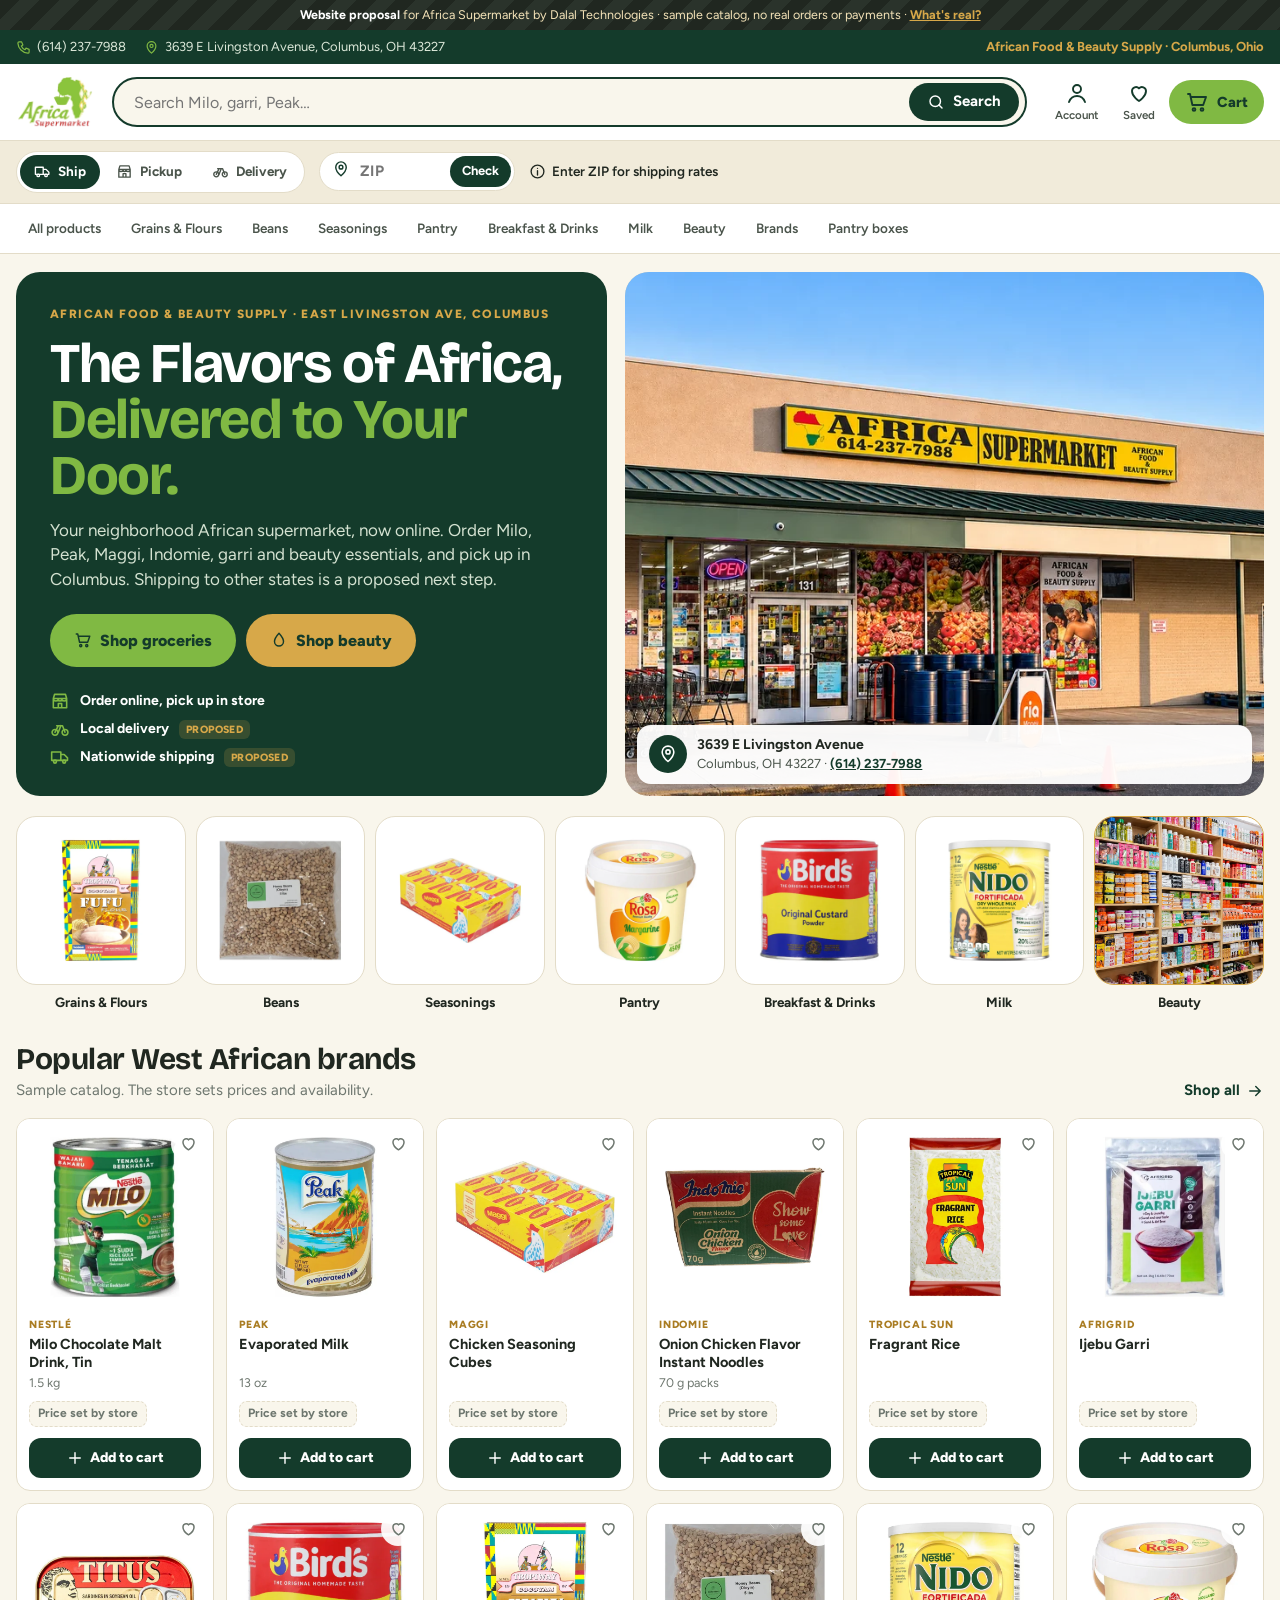
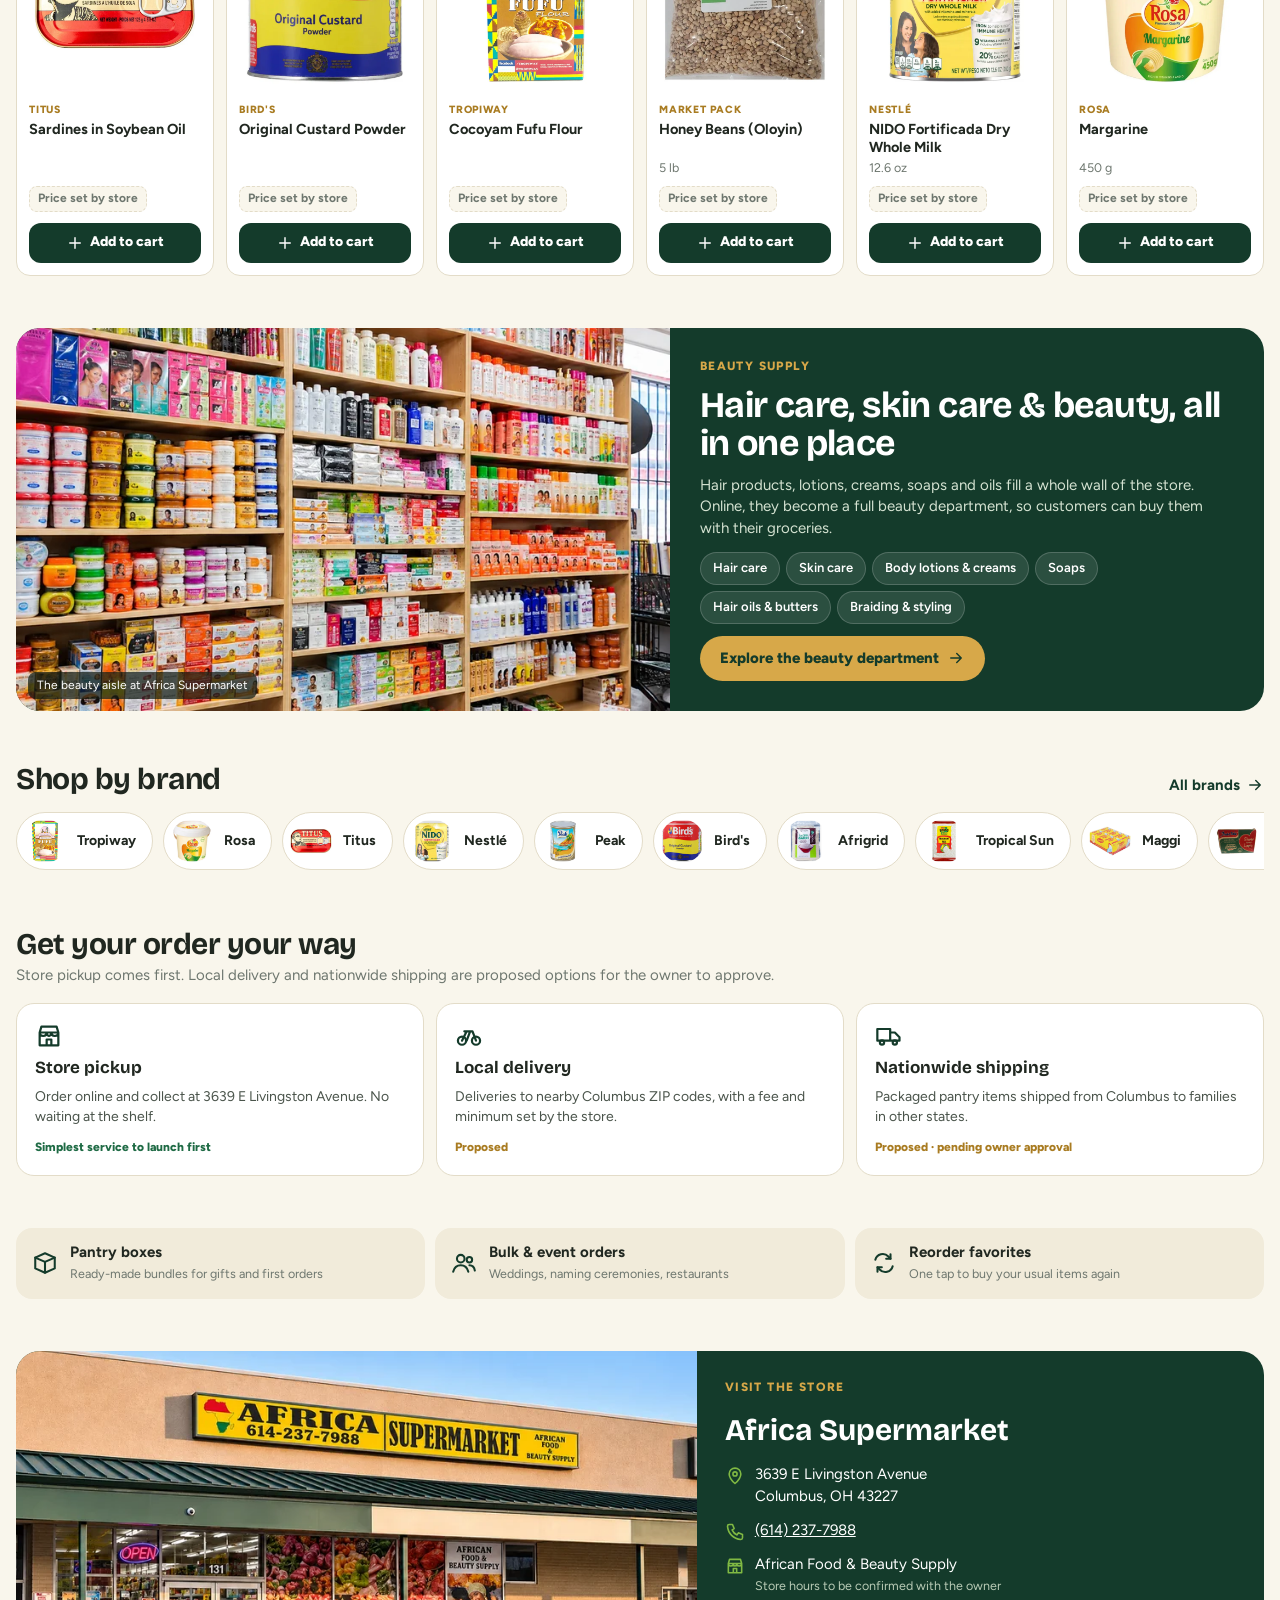
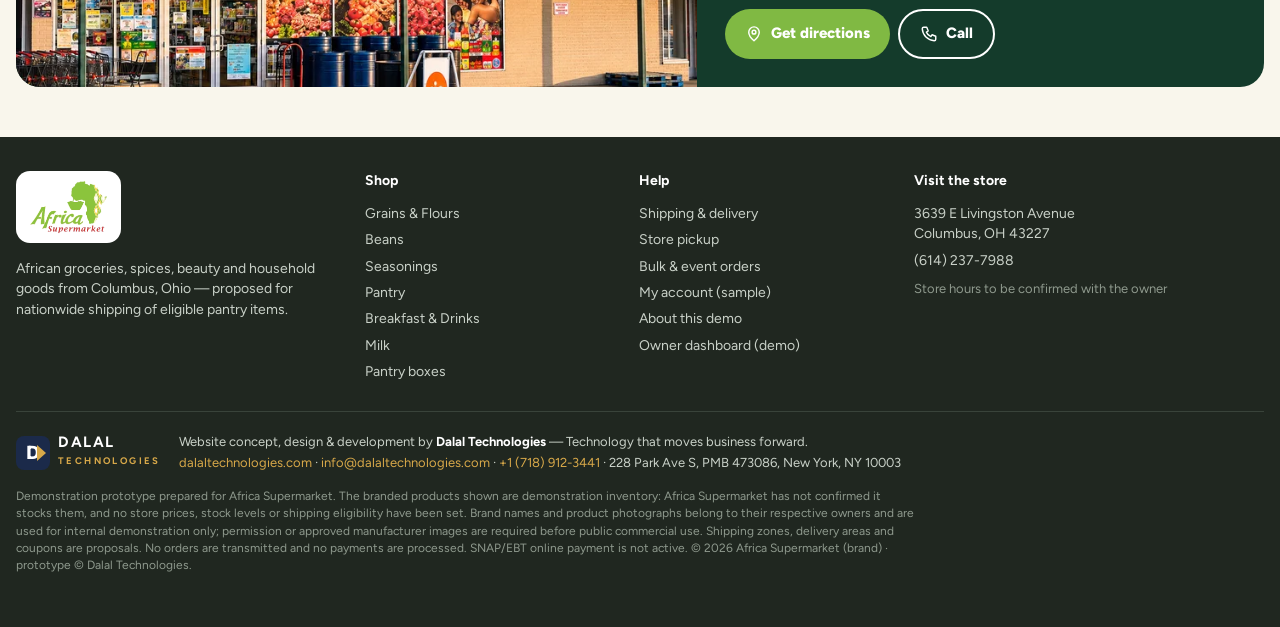
==== commit c81d32bb: "Refine homepage, mobile header, beauty department and demo messaging - New storefront and beauty-ais" ====
--- a/index.html
+++ b/index.html
@@ -14,13 +14,13 @@
 <link rel="stylesheet" href="css/store.css">
 </head>
 <body>
-<div class="demo-ribbon" role="note"><b>Demo prototype</b><span class="rb-l"> by Dalal Technologies</span> · demonstration inventory<span class="rb-l"> · no real orders or payments</span> · <a href="#/about-demo">What's real?</a></div>
+<div class="demo-ribbon" role="note"><b>Website proposal</b><span class="rb-l"> for Africa Supermarket by Dalal Technologies</span> ·<span class="rb-l"> sample catalog,</span> no real orders or payments · <a href="#/about-demo">What's real?</a></div>
 
 <div class="util"><div class="wrap">
   <a id="u-phone" href="tel:+16142377988"></a>
   <a class="hide-m" id="u-addr" target="_blank" rel="noopener"></a>
   <span class="grow"></span>
-  <span class="promo hide-m">Proposed: pantry staples shipped from Columbus</span>
+  <span class="promo hide-m">African Food &amp; Beauty Supply · Columbus, Ohio</span>
 </div></div>
 
 <header class="hdr"><div class="wrap">
@@ -34,13 +34,13 @@
   <nav class="hbtns">
     <a class="hbtn hide-m" href="#/account"></a>
     <a class="hbtn hide-m" href="#/wishlist" id="h-wish"></a>
-    <button class="hbtn cartbtn" id="h-cart" aria-label="Open cart"></button>
+    <button class="hbtn cartbtn" id="h-cart" data-act="open-cart" aria-label="Open cart"></button>
   </nav>
 </div></header>
 
 <div class="fbar"><div class="wrap">
   <div class="seg" id="modeSeg" role="group" aria-label="How do you want your order?"></div>
-  <form class="zipf" id="zipForm"><label class="sr" for="zip">ZIP code</label><span id="zipIc"></span><input id="zip" inputmode="numeric" maxlength="5" placeholder="ZIP code"><button>Check</button></form>
+  <form class="zipf" id="zipForm"><label class="sr" for="zip">ZIP code</label><span id="zipIc"></span><input id="zip" inputmode="numeric" maxlength="5" placeholder="ZIP"><button>Check</button></form>
   <div class="zipmsg" id="zipMsg" aria-live="polite"></div>
 </div></div>
 
--- a/css/store.css
+++ b/css/store.css
@@ -555,3 +555,161 @@
 .brandtile small{color:var(--ink-3);font-size:12px}
 .ph{container-type:inline-size}
 @container (max-width:90px){.ph .phf small{display:none}.ph .phf b{font-size:9px}.ph .phf{inset:3px;padding:2px}}
+
+/* ================= v3 refinements ================= */
+.btn-lg{padding:15px 24px;font-size:16px}
+.btn-gold{background:var(--gold);color:var(--forest)}
+.btn-gold:hover{background:#E2B65A}
+/* header: compact cart */
+.cartbtn{flex-direction:row;gap:8px;padding:10px 16px;border-radius:999px;font-size:14.5px;font-weight:800;position:relative}
+.cartbtn .lbl{display:inline}
+.cartbtn .badge{top:-5px;right:-5px}
+@media(max-width:900px){
+  .hdr .wrap{padding-top:6px;padding-bottom:8px;gap:6px 10px}
+  .logo img{height:50px}
+  .cartbtn{width:46px;height:46px;padding:0;justify-content:center;border-radius:50%}
+  .cartbtn .lbl{display:none}
+  .cartbtn .ic{width:23px;height:23px}
+  .search{height:44px}
+  .search .go{height:34px;width:40px;padding:0;justify-content:center}
+}
+/* fulfillment bar: compact on mobile */
+@media(max-width:760px){
+  .fbar .wrap{padding-top:8px;padding-bottom:8px;gap:6px}
+  .seg button{padding:6px 4px;font-size:12.5px;gap:5px}
+  .seg button .ic{width:15px;height:15px}
+  .zipf{padding:2px 2px 2px 10px}
+  .zipf input{width:64px;font-size:14px}
+  .zipf button{padding:5px 10px;font-size:12px}
+  .zipmsg{font-size:12px;line-height:1.2}
+  .zipmsg small{display:none}
+  .crail .wrap{padding-top:4px;padding-bottom:4px}
+}
+.seg button .pill{display:none}
+/* hero */
+.hero3{padding:18px 0 6px}
+.hero3-grid{display:grid;grid-template-columns:1fr 1.08fr;gap:18px;align-items:stretch}
+.hero3-copy{background:var(--forest);color:#fff;border-radius:24px;padding:34px 34px 28px;display:flex;flex-direction:column;position:relative;overflow:hidden}
+.hero3-copy .eyebrow{color:var(--gold)}
+.hero3-copy h1{font-family:var(--font-d);font-size:clamp(34px,4.4vw,56px);line-height:1;letter-spacing:-1.4px;margin:12px 0 14px}
+.hero3-copy h1 em{font-style:normal;color:var(--fresh)}
+.hero3-copy .lead{color:#D4E2D1;font-size:17px;margin:0 0 22px;max-width:46ch}
+.hero3-ctas{display:flex;gap:10px;flex-wrap:wrap}
+.hero3-ways{list-style:none;padding:0;margin:auto 0 0;padding-top:24px;display:grid;gap:8px}
+.hero3-ways li{display:flex;align-items:center;gap:10px;font-size:14px}
+.hero3-ways .ic{color:var(--fresh)}
+.tagp{font-size:10.5px;font-weight:800;letter-spacing:.4px;text-transform:uppercase;background:rgba(215,168,73,.18);color:var(--gold);padding:2px 7px;border-radius:6px}
+.hero3-photo{margin:0;border-radius:24px;overflow:hidden;position:relative;min-height:380px;background:#d9cdb0}
+.hero3-photo img{position:absolute;inset:0;width:100%;height:100%;object-fit:cover;object-position:42% 50%}
+.hero3-photo figcaption{position:absolute;left:12px;right:12px;bottom:12px;background:rgba(255,255,255,.95);border-radius:14px;padding:10px 12px;display:flex;gap:10px;align-items:center;font-size:13px;color:var(--ink-2);box-shadow:0 6px 18px rgba(0,0,0,.15)}
+.hero3-photo figcaption b{display:block;color:var(--ink);font-size:14px}
+.hero3-photo figcaption a{color:var(--forest);font-weight:700}
+.pinb{width:38px;height:38px;border-radius:50%;background:var(--forest);color:#fff;display:grid;place-items:center;flex:none}
+@media(max-width:900px){
+  .hero3{padding-top:12px}
+  .hero3-grid{grid-template-columns:1fr;gap:10px}
+  .hero3-photo{order:-1;min-height:0;aspect-ratio:4/3;border-radius:18px}
+  .hero3-copy{padding:22px 20px;border-radius:18px}
+  .hero3-copy h1{font-size:34px;letter-spacing:-1px}
+  .hero3-copy .lead{font-size:15.5px;margin-bottom:16px}
+  .hero3-ctas .btn{flex:1;padding:13px 10px;font-size:15px}
+  .hero3-ways{padding-top:16px}
+}
+/* category pills */
+.sec.tight{padding:14px 0 4px}
+.catrow{display:grid;grid-template-columns:repeat(7,1fr);gap:10px}
+.catpill{display:flex;flex-direction:column;align-items:center;gap:8px;text-decoration:none;text-align:center;font-size:13.5px}
+.catpill .cpimg{width:100%;aspect-ratio:1;border-radius:20px;background:#fff;border:1px solid var(--line);display:grid;place-items:center;overflow:hidden;transition:transform .15s}
+.catpill:hover .cpimg{transform:translateY(-2px);border-color:var(--fresh)}
+.catpill .cpimg .ph{width:78%;height:78%;border:0}
+.catpill .cpimg img{width:100%;height:100%;object-fit:cover}
+.beautypill .cpimg{border-color:var(--gold)}
+@media(max-width:900px){.catrow{display:flex;overflow-x:auto;scrollbar-width:none;margin:0 -16px;padding:0 16px 4px}.catrow::-webkit-scrollbar{display:none}.catpill{flex:0 0 82px;font-size:12px}.catpill .cpimg{border-radius:16px}}
+/* product grid & cards */
+.pgrid{grid-template-columns:repeat(auto-fill,minmax(200px,1fr));gap:14px}
+.pgrid-home{grid-template-columns:repeat(4,1fr)}
+@media(max-width:900px){.pgrid-home{grid-template-columns:repeat(2,1fr)}}
+@media(max-width:560px){.pgrid,.pgrid-home{grid-template-columns:1fr 1fr;gap:10px}}
+.card .media{aspect-ratio:1/1;padding:14px;border-bottom:0}
+.card .body{padding:2px 12px 12px;gap:3px}
+.card .brand{font-size:10.5px}
+.card .t{font-size:14.5px;line-height:1.25;display:-webkit-box;-webkit-line-clamp:2;-webkit-box-orient:vertical;overflow:hidden;min-height:2.5em}
+.card .s{font-size:12.5px;min-height:1.2em}
+.card .prow{padding-top:6px}
+.card .price.tbd{font-size:12px;padding:3px 8px}
+.card .actions{margin-top:8px}
+.addbtn,.stepper{height:40px;border-radius:12px;font-size:14px}
+@media(max-width:560px){.card .media{padding:10px}.card .t{font-size:13.5px}.addbtn,.stepper{height:38px;font-size:13px}.stepper button{width:36px}}
+/* beauty band */
+.beautyband{display:grid;grid-template-columns:1.1fr 1fr;background:var(--forest);border-radius:24px;overflow:hidden;color:#fff}
+.beautyband figure{margin:0;position:relative;min-height:340px}
+.beautyband figure img{position:absolute;inset:0;width:100%;height:100%;object-fit:cover}
+.beautyband figcaption{position:absolute;left:12px;bottom:12px;background:rgba(20,30,22,.72);color:#fff;font-size:12px;padding:5px 9px;border-radius:8px}
+.bb-copy{padding:30px;display:flex;flex-direction:column;gap:12px;justify-content:center}
+.bb-copy h2,.bb-copy h1{font-family:var(--font-d);margin:0;font-size:clamp(26px,3vw,36px);line-height:1.05;letter-spacing:-.6px}
+.bb-copy p{margin:0;color:#D4E2D1}
+.bb-chips{display:flex;flex-wrap:wrap;gap:6px}
+.bb-chips a{background:rgba(255,255,255,.1);border:1px solid rgba(255,255,255,.18);color:#fff;text-decoration:none;border-radius:999px;padding:6px 12px;font-size:13px;font-weight:600}
+.bb-copy .btn{align-self:flex-start}
+.beautyband.big figure{min-height:420px}
+@media(max-width:900px){.beautyband{grid-template-columns:1fr;border-radius:18px}.beautyband figure{min-height:0;aspect-ratio:4/3}.bb-copy{padding:20px}.beautyband.big figure{min-height:0}}
+.needgrid{display:grid;grid-template-columns:repeat(3,1fr);gap:10px}
+.need{background:#fff;border:1px solid var(--line);border-radius:16px;padding:16px;display:flex;flex-direction:column;gap:4px}
+.need .ni{width:38px;height:38px;border-radius:10px;background:#FBF1DC;color:var(--gold-d);display:grid;place-items:center;margin-bottom:4px}
+.need b{font-size:15px}.need small{color:var(--ink-3)}
+@media(max-width:700px){.needgrid{grid-template-columns:1fr 1fr}}
+/* brands row */
+.brandrow{display:flex;gap:10px;overflow-x:auto;scrollbar-width:thin;padding-bottom:6px}
+.brandchip{flex:0 0 auto;display:flex;align-items:center;gap:10px;background:#fff;border:1px solid var(--line);border-radius:999px;padding:6px 16px 6px 6px;text-decoration:none}
+.brandchip .ph{width:44px;height:44px;border-radius:50%;border:0}
+.brandchip b{font-size:14px;white-space:nowrap}
+.brandchip:hover{border-color:var(--fresh)}
+/* ways */
+.ways{display:grid;grid-template-columns:repeat(3,1fr);gap:12px}
+.way{background:#fff;border:1px solid var(--line);border-radius:18px;padding:18px;text-align:left;display:flex;flex-direction:column;gap:6px;cursor:pointer}
+.way:hover{border-color:var(--forest)}
+.way .ic{width:28px;height:28px;color:var(--forest)}
+.way b{font-size:17px;font-family:var(--font-d)}
+.way span{font-size:14px;color:var(--ink-2)}
+.way em{font-style:normal;font-size:12px;font-weight:800;color:var(--ok);margin-top:auto;padding-top:6px}
+.way em.prop{color:var(--gold-d)}
+@media(max-width:800px){.ways{grid-template-columns:1fr}.way{padding:14px}}
+/* more ways */
+.more3{display:grid;grid-template-columns:repeat(3,1fr);gap:10px}
+.more3 a{display:flex;gap:12px;align-items:center;background:var(--ivory-2);border-radius:16px;padding:14px 16px;text-decoration:none}
+.more3 .ic{width:26px;height:26px;color:var(--forest);flex:none}
+.more3 b{display:block;font-size:15px}.more3 small{color:var(--ink-3);font-size:12.5px}
+@media(max-width:800px){.more3{grid-template-columns:1fr}}
+/* visit */
+.visit{display:grid;grid-template-columns:1.2fr 1fr;background:var(--forest);border-radius:24px;overflow:hidden;color:#fff}
+.visit figure{margin:0;position:relative;min-height:300px}
+.visit figure img{position:absolute;inset:0;width:100%;height:100%;object-fit:cover}
+.visit-info{padding:28px;display:flex;flex-direction:column;gap:12px}
+.visit-info h2{font-family:var(--font-d);margin:0;font-size:30px}
+.visit-info .row{display:flex;gap:10px;font-size:15px}
+.visit-info .row .ic{color:var(--fresh);margin-top:2px}
+.visit-info a{color:#fff}
+.visit-info small{color:#B9CBB6}
+.visit-ctas{display:flex;gap:8px;margin-top:auto;flex-wrap:wrap}
+@media(max-width:800px){.visit{grid-template-columns:1fr;border-radius:18px}.visit figure{min-height:0;aspect-ratio:16/10}.visit-info{padding:20px}}
+.sec{padding:26px 0}
+@media(max-width:600px){.sec{padding:20px 0}.sec-h h2{font-size:22px}.sec-h{align-items:flex-end}.sec-h p{font-size:13.5px}}
+.foot{margin-top:24px}
+.pgrid-home{grid-template-columns:repeat(6,1fr);gap:12px}
+@media(max-width:1100px){.pgrid-home{grid-template-columns:repeat(4,1fr)}}
+@media(max-width:900px){.pgrid-home{grid-template-columns:repeat(3,1fr)}}
+@media(max-width:560px){.pgrid-home{grid-template-columns:1fr 1fr}.pgrid-home .card:nth-child(n+9){display:none}}
+.pgrid-home .card .media{padding:12px}
+@media(max-width:760px){
+  .util{display:none}
+  .demo-ribbon{font-size:11.5px;padding:5px 10px}
+  .way{display:grid;grid-template-columns:30px 1fr;column-gap:12px;row-gap:2px;align-items:start}
+  .way .ic{grid-row:1/4}
+  .way b{font-size:16px}
+  .way span{font-size:13.5px}
+  .way em{padding-top:2px}
+  .hide-m{display:none}
+}
+@media(max-width:900px){.hero3-photo{aspect-ratio:16/10}.hero3-photo figcaption{padding:7px 10px;font-size:12px;left:8px;right:8px;bottom:8px}.hero3-photo .pinb{width:30px;height:30px}.hero3-photo figcaption b{font-size:13px}}
+.fopt.tbc .st,.fopt .st{white-space:nowrap}
+.pd .gallery .cap{font-size:10.5px;padding:2px 6px;left:10px;bottom:10px;opacity:.85}
